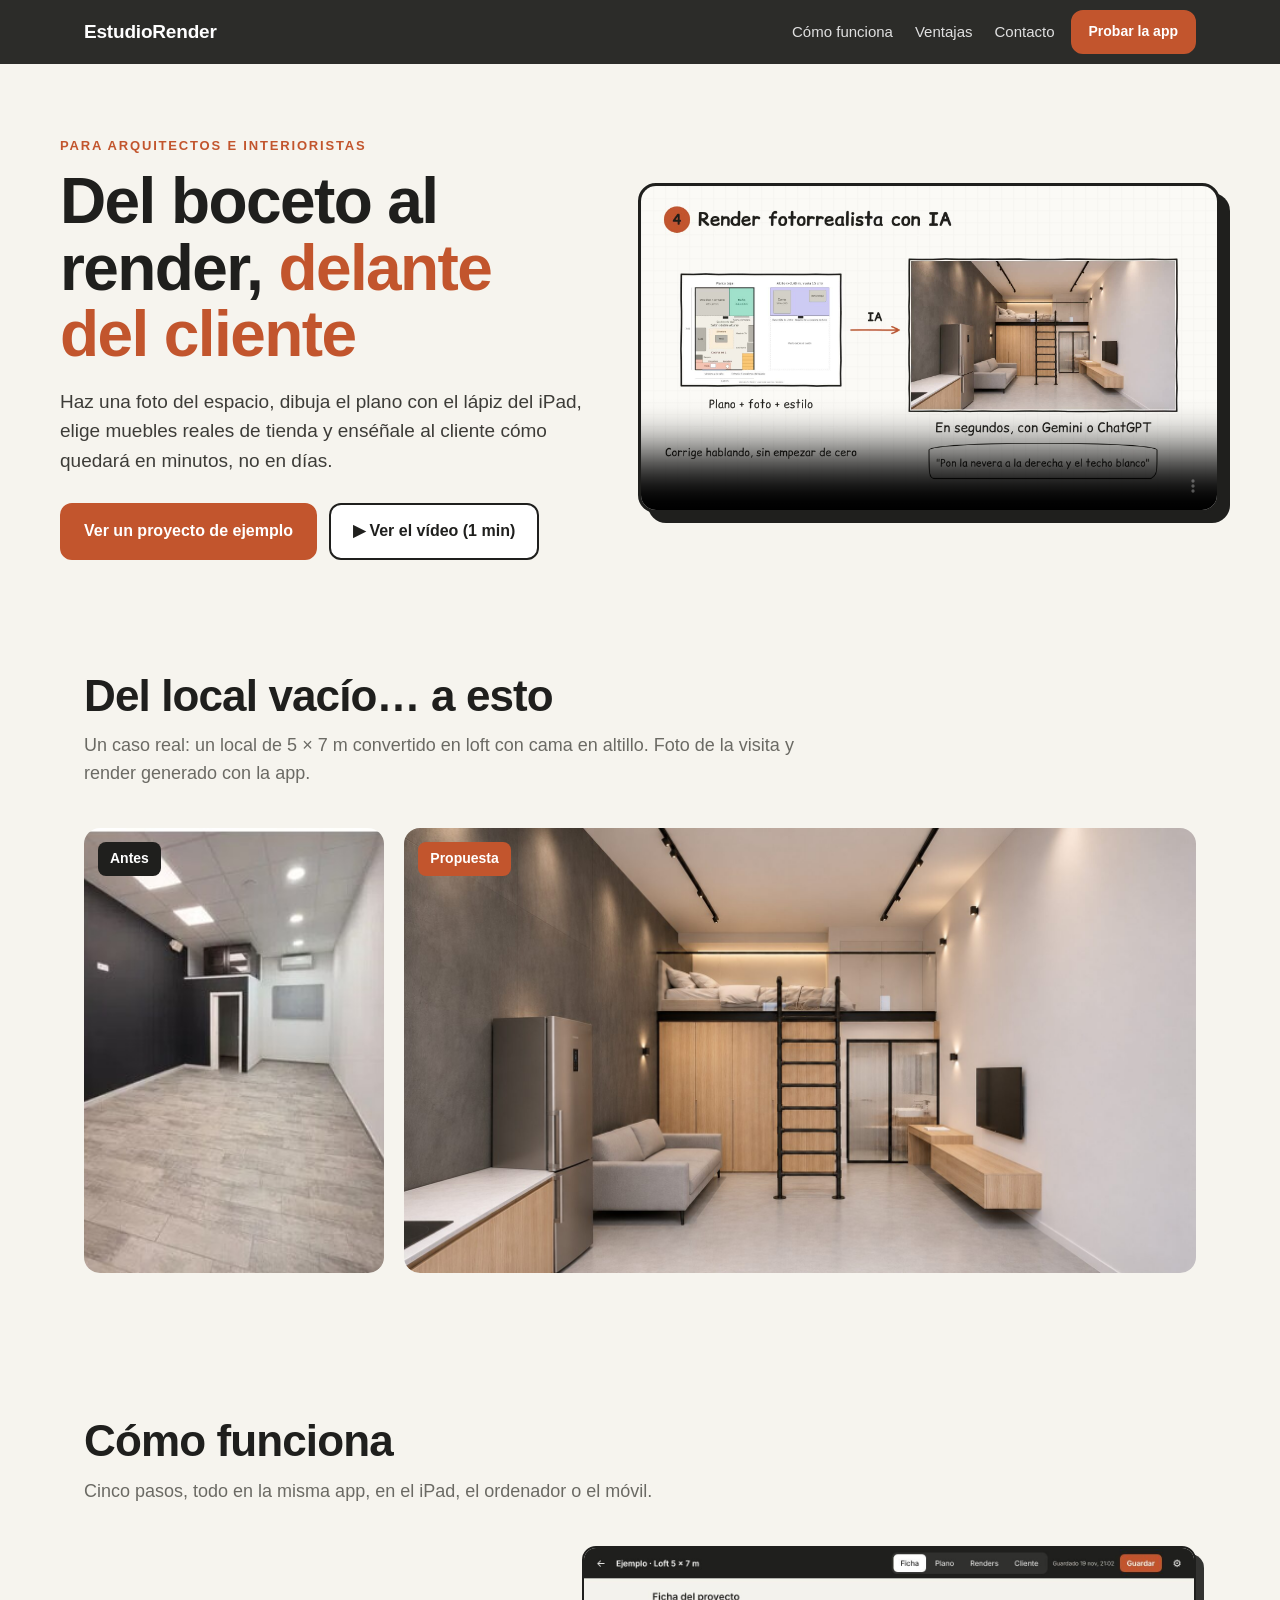
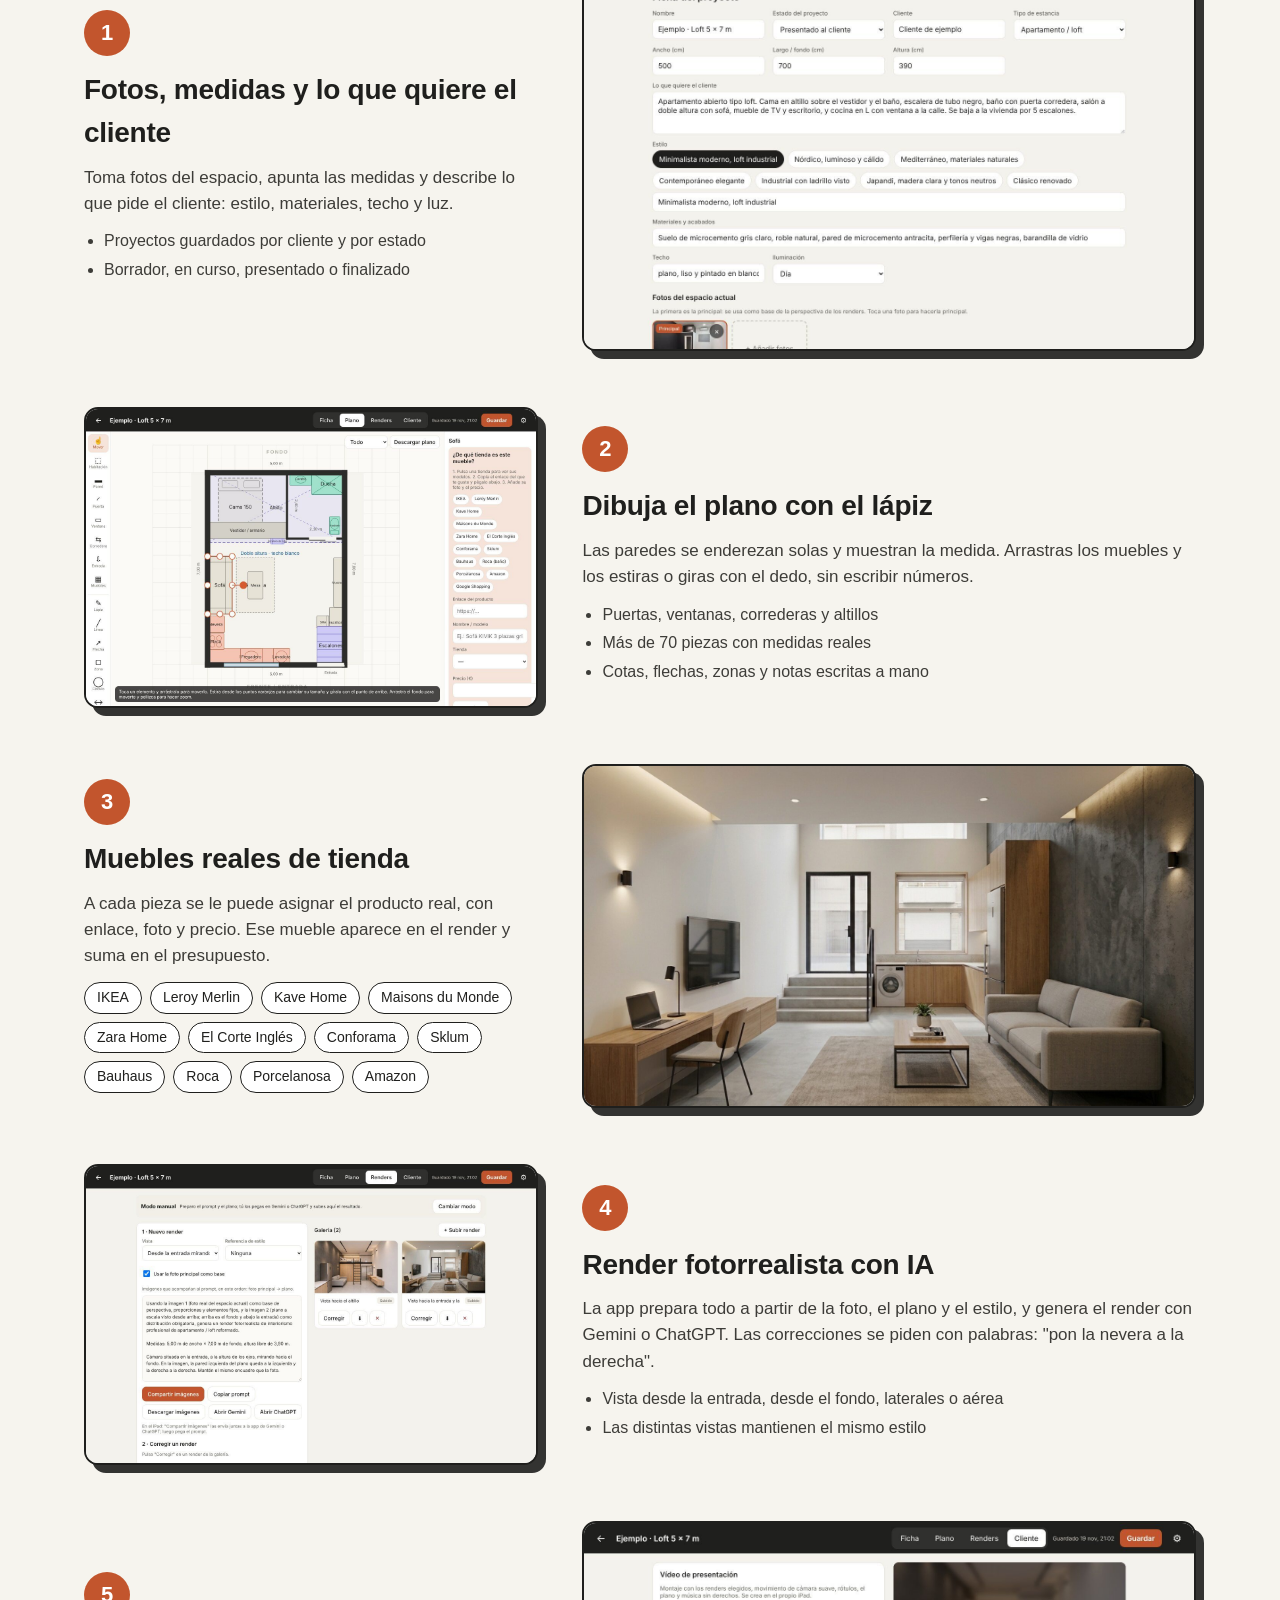
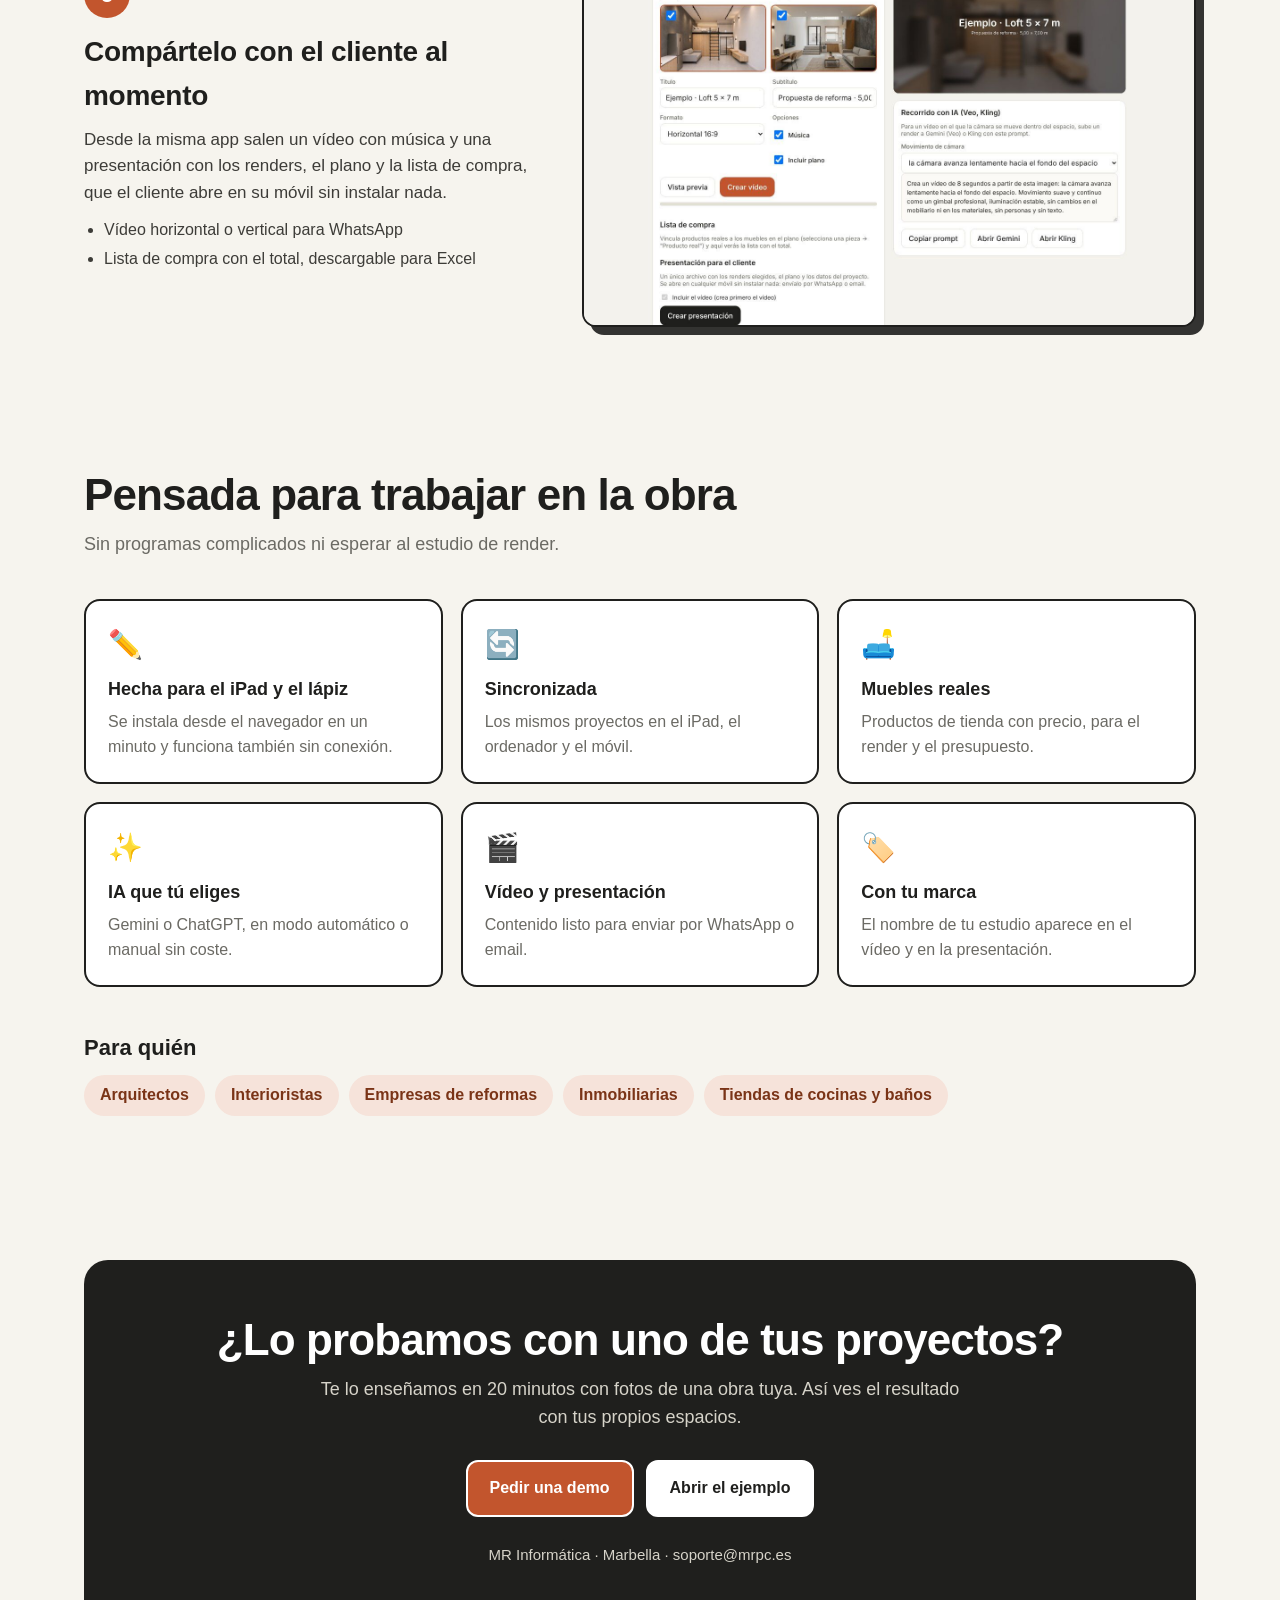
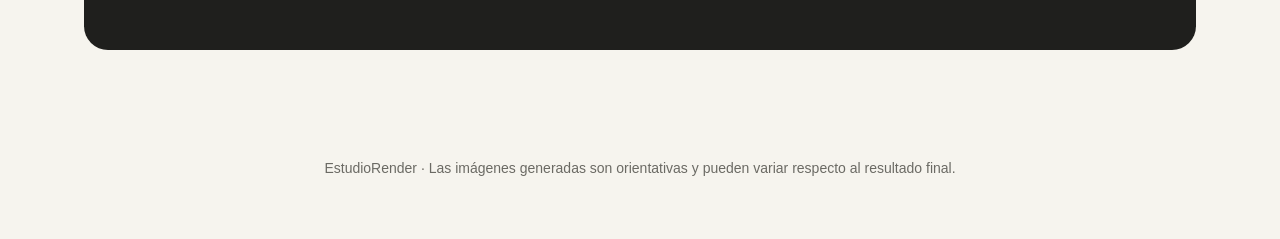
==== demo/index.html @ 382ccde0 "Demo para clientes: página /demo/, vídeo explicativo y proyecto de ejemplo - demo/index.html: página" ====
<!DOCTYPE html>
<html lang="es">
<head>
<meta charset="utf-8">
<meta name="viewport" content="width=device-width, initial-scale=1">
<title>EstudioRender · Del boceto al render, delante del cliente</title>
<meta name="description" content="App para arquitectos e interioristas: plano con el lápiz, muebles reales de tienda, renders fotorrealistas con IA y presentación para el cliente en minutos.">
<meta property="og:title" content="EstudioRender · Del boceto al render, delante del cliente">
<meta property="og:description" content="Plano con el lápiz, muebles reales, renders con IA y presentación para tu cliente, en la propia obra.">
<meta property="og:image" content="render-altillo.jpg">
<link rel="icon" href="../icons/icon-192.png">
<style>
:root { --ink:#1f1f1d; --muted:#6b6a64; --paper:#f6f4ee; --line:#e2dfd6; --accent:#c2552d; --soft:#f6e3da; }
* { box-sizing: border-box; }
html { scroll-behavior: smooth; }
body { margin: 0; font-family: -apple-system, "SF Pro Text", "Segoe UI", Roboto, sans-serif; color: var(--ink); background: var(--paper); line-height: 1.55; }
a { color: inherit; }
.wrap { max-width: 1160px; margin: 0 auto; padding: 0 24px; }
header { position: sticky; top: 0; z-index: 10; background: rgba(31,31,29,.94); color: #fff; backdrop-filter: blur(6px); }
header .wrap { display: flex; align-items: center; gap: 16px; height: 64px; }
header b { font-size: 19px; letter-spacing: -.01em; }
header nav { margin-left: auto; display: flex; gap: 22px; font-size: 15px; }
header nav a { text-decoration: none; opacity: .85; }
.btn { display: inline-flex; align-items: center; justify-content: center; gap: 8px; padding: 14px 22px; border-radius: 12px; font-weight: 600; text-decoration: none; border: 2px solid var(--ink); background: #fff; color: var(--ink); font-size: 16px; }
.btn.primary { background: var(--accent); border-color: var(--accent); color: #fff; }
.btn.dark { background: var(--ink); color: #fff; }
.btn.small { padding: 9px 16px; font-size: 14px; }
.hero { padding: 72px 0 40px; }
.hero .grid { display: grid; grid-template-columns: 1fr 1.1fr; gap: 48px; align-items: center; }
.eyebrow { text-transform: uppercase; letter-spacing: .14em; font-size: 13px; color: var(--accent); font-weight: 700; }
h1 { font-size: clamp(38px, 5.2vw, 64px); line-height: 1.04; margin: 12px 0 18px; letter-spacing: -.025em; }
h1 em { font-style: normal; color: var(--accent); }
.lead { font-size: 19px; color: #3d3c38; max-width: 540px; }
.ctas { display: flex; gap: 12px; flex-wrap: wrap; margin-top: 28px; }
.video { position: relative; border-radius: 18px; overflow: hidden; border: 3px solid var(--ink); box-shadow: 10px 10px 0 var(--ink); background: #000; }
.video video { width: 100%; display: block; }
section { padding: 72px 0; }
h2 { font-size: clamp(30px, 3.6vw, 44px); margin: 0 0 12px; letter-spacing: -.02em; line-height: 1.1; }
.sub { color: var(--muted); font-size: 18px; max-width: 720px; margin: 0 0 40px; }
.ba { display: grid; grid-template-columns: .55fr 1.45fr; gap: 20px; align-items: stretch; }
.ba figure { margin: 0; position: relative; border-radius: 16px; overflow: hidden; background: #ddd; }
.ba img { width: 100%; height: 100%; object-fit: cover; display: block; }
.ba figcaption { position: absolute; left: 14px; top: 14px; background: var(--ink); color: #fff; font-weight: 700; font-size: 14px; padding: 6px 12px; border-radius: 8px; }
.ba figure.after figcaption { background: var(--accent); }
.steps { display: grid; gap: 56px; }
.step { display: grid; grid-template-columns: 1fr 1.35fr; gap: 44px; align-items: center; }
.step:nth-child(even) .txt { order: 2; }
.num { display: inline-flex; width: 46px; height: 46px; border-radius: 50%; background: var(--accent); color: #fff; font-weight: 800; font-size: 22px; align-items: center; justify-content: center; margin-bottom: 12px; }
.step h3 { font-size: 28px; margin: 0 0 10px; letter-spacing: -.01em; }
.step p { color: #3d3c38; margin: 0 0 12px; font-size: 17px; }
.step ul { margin: 0; padding-left: 20px; color: #3d3c38; }
.step li { margin: 4px 0; }
.shot { border-radius: 14px; overflow: hidden; border: 2px solid var(--ink); box-shadow: 8px 8px 0 rgba(31,31,29,.9); background: #fff; }
.shot img { width: 100%; display: block; }
.stores { display: flex; flex-wrap: wrap; gap: 8px; margin-top: 10px; }
.stores span { border: 1.5px solid var(--ink); border-radius: 999px; padding: 4px 12px; font-size: 14px; background: #fff; }
.features { display: grid; grid-template-columns: repeat(3, 1fr); gap: 18px; }
.feat { background: #fff; border: 2px solid var(--ink); border-radius: 16px; padding: 22px; }
.feat b { display: block; font-size: 18px; margin-bottom: 6px; }
.feat span { color: var(--muted); }
.feat .ic { font-size: 28px; display: block; margin-bottom: 10px; }
.who { display: flex; flex-wrap: wrap; gap: 10px; margin-top: 8px; }
.who span { background: var(--soft); color: #7a3417; padding: 8px 16px; border-radius: 999px; font-weight: 600; }
.cta { background: var(--ink); color: #fff; border-radius: 24px; padding: 56px 40px; text-align: center; }
.cta h2 { color: #fff; }
.cta p { color: #d6d3c9; font-size: 18px; margin: 0 auto 28px; max-width: 640px; }
.cta .btn { border-color: #fff; }
footer { padding: 36px 0 60px; color: var(--muted); font-size: 14px; text-align: center; }
@media (max-width: 860px) {
  header nav { display: none; }
  .hero .grid, .step, .ba { grid-template-columns: 1fr; }
  .step:nth-child(even) .txt { order: 0; }
  .features { grid-template-columns: 1fr; }
  .video { box-shadow: 6px 6px 0 var(--ink); }
  .cta { padding: 40px 22px; }
}
</style>
</head>
<body>
<header><div class="wrap">
  <b>EstudioRender</b>
  <nav><a href="#como">Cómo funciona</a><a href="#ventajas">Ventajas</a><a href="#contacto">Contacto</a></nav>
  <a class="btn primary small" href="../">Probar la app</a>
</div></header>

<div class="wrap hero">
  <div class="grid">
    <div>
      <div class="eyebrow">Para arquitectos e interioristas</div>
      <h1>Del boceto al render, <em>delante del cliente</em></h1>
      <p class="lead">Haz una foto del espacio, dibuja el plano con el lápiz del iPad, elige muebles reales de tienda y enséñale al cliente cómo quedará en minutos, no en días.</p>
      <div class="ctas">
        <a class="btn primary" href="../?ejemplo">Ver un proyecto de ejemplo</a>
        <a class="btn" href="#video">▶ Ver el vídeo (1 min)</a>
      </div>
    </div>
    <div class="video" id="video">
      <video src="video-explicativo.mp4" poster="poster.jpg" controls playsinline preload="metadata"></video>
    </div>
  </div>
</div>

<section>
  <div class="wrap">
    <h2>Del local vacío… a esto</h2>
    <p class="sub">Un caso real: un local de 5 × 7 m convertido en loft con cama en altillo. Foto de la visita y render generado con la app.</p>
    <div class="ba">
      <figure><img src="antes.jpg" alt="Foto del local antes de la reforma"><figcaption>Antes</figcaption></figure>
      <figure class="after"><img src="render-altillo.jpg" alt="Render del loft con altillo"><figcaption>Propuesta</figcaption></figure>
    </div>
  </div>
</section>

<section id="como">
  <div class="wrap">
    <h2>Cómo funciona</h2>
    <p class="sub">Cinco pasos, todo en la misma app, en el iPad, el ordenador o el móvil.</p>
    <div class="steps">
      <div class="step">
        <div class="txt"><div class="num">1</div><h3>Fotos, medidas y lo que quiere el cliente</h3>
          <p>Toma fotos del espacio, apunta las medidas y describe lo que pide el cliente: estilo, materiales, techo y luz.</p>
          <ul><li>Proyectos guardados por cliente y por estado</li><li>Borrador, en curso, presentado o finalizado</li></ul></div>
        <div class="shot"><img src="cap-ficha.jpg" alt="Ficha del proyecto" loading="lazy"></div>
      </div>
      <div class="step">
        <div class="txt"><div class="num">2</div><h3>Dibuja el plano con el lápiz</h3>
          <p>Las paredes se enderezan solas y muestran la medida. Arrastras los muebles y los estiras o giras con el dedo, sin escribir números.</p>
          <ul><li>Puertas, ventanas, correderas y altillos</li><li>Más de 70 piezas con medidas reales</li><li>Cotas, flechas, zonas y notas escritas a mano</li></ul></div>
        <div class="shot"><img src="cap-plano.jpg" alt="Editor de plano" loading="lazy"></div>
      </div>
      <div class="step">
        <div class="txt"><div class="num">3</div><h3>Muebles reales de tienda</h3>
          <p>A cada pieza se le puede asignar el producto real, con enlace, foto y precio. Ese mueble aparece en el render y suma en el presupuesto.</p>
          <div class="stores"><span>IKEA</span><span>Leroy Merlin</span><span>Kave Home</span><span>Maisons du Monde</span><span>Zara Home</span><span>El Corte Inglés</span><span>Conforama</span><span>Sklum</span><span>Bauhaus</span><span>Roca</span><span>Porcelanosa</span><span>Amazon</span></div></div>
        <div class="shot"><img src="render-entrada.jpg" alt="Render con mobiliario" loading="lazy"></div>
      </div>
      <div class="step">
        <div class="txt"><div class="num">4</div><h3>Render fotorrealista con IA</h3>
          <p>La app prepara todo a partir de la foto, el plano y el estilo, y genera el render con Gemini o ChatGPT. Las correcciones se piden con palabras: "pon la nevera a la derecha".</p>
          <ul><li>Vista desde la entrada, desde el fondo, laterales o aérea</li><li>Las distintas vistas mantienen el mismo estilo</li></ul></div>
        <div class="shot"><img src="cap-renders.jpg" alt="Renders y galería" loading="lazy"></div>
      </div>
      <div class="step">
        <div class="txt"><div class="num">5</div><h3>Compártelo con el cliente al momento</h3>
          <p>Desde la misma app salen un vídeo con música y una presentación con los renders, el plano y la lista de compra, que el cliente abre en su móvil sin instalar nada.</p>
          <ul><li>Vídeo horizontal o vertical para WhatsApp</li><li>Lista de compra con el total, descargable para Excel</li></ul></div>
        <div class="shot"><img src="cap-cliente.jpg" alt="Vídeo y presentación para el cliente" loading="lazy"></div>
      </div>
    </div>
  </div>
</section>

<section id="ventajas">
  <div class="wrap">
    <h2>Pensada para trabajar en la obra</h2>
    <p class="sub">Sin programas complicados ni esperar al estudio de render.</p>
    <div class="features">
      <div class="feat"><span class="ic">✏️</span><b>Hecha para el iPad y el lápiz</b><span>Se instala desde el navegador en un minuto y funciona también sin conexión.</span></div>
      <div class="feat"><span class="ic">🔄</span><b>Sincronizada</b><span>Los mismos proyectos en el iPad, el ordenador y el móvil.</span></div>
      <div class="feat"><span class="ic">🛋️</span><b>Muebles reales</b><span>Productos de tienda con precio, para el render y el presupuesto.</span></div>
      <div class="feat"><span class="ic">✨</span><b>IA que tú eliges</b><span>Gemini o ChatGPT, en modo automático o manual sin coste.</span></div>
      <div class="feat"><span class="ic">🎬</span><b>Vídeo y presentación</b><span>Contenido listo para enviar por WhatsApp o email.</span></div>
      <div class="feat"><span class="ic">🏷️</span><b>Con tu marca</b><span>El nombre de tu estudio aparece en el vídeo y en la presentación.</span></div>
    </div>
    <h3 style="margin:44px 0 10px;font-size:22px">Para quién</h3>
    <div class="who"><span>Arquitectos</span><span>Interioristas</span><span>Empresas de reformas</span><span>Inmobiliarias</span><span>Tiendas de cocinas y baños</span></div>
  </div>
</section>

<section id="contacto">
  <div class="wrap">
    <div class="cta">
      <h2>¿Lo probamos con uno de tus proyectos?</h2>
      <p>Te lo enseñamos en 20 minutos con fotos de una obra tuya. Así ves el resultado con tus propios espacios.</p>
      <div class="ctas" style="justify-content:center">
        <a class="btn primary" href="mailto:soporte@mrpc.es?subject=Demo%20EstudioRender&body=Hola%2C%20me%20gustar%C3%ADa%20ver%20una%20demo%20de%20EstudioRender.">Pedir una demo</a>
        <a class="btn" href="../?ejemplo">Abrir el ejemplo</a>
      </div>
      <p style="margin-top:26px;font-size:15px">MR Informática · Marbella · soporte@mrpc.es</p>
    </div>
  </div>
</section>

<footer>EstudioRender · Las imágenes generadas son orientativas y pueden variar respecto al resultado final.</footer>
</body>
</html>
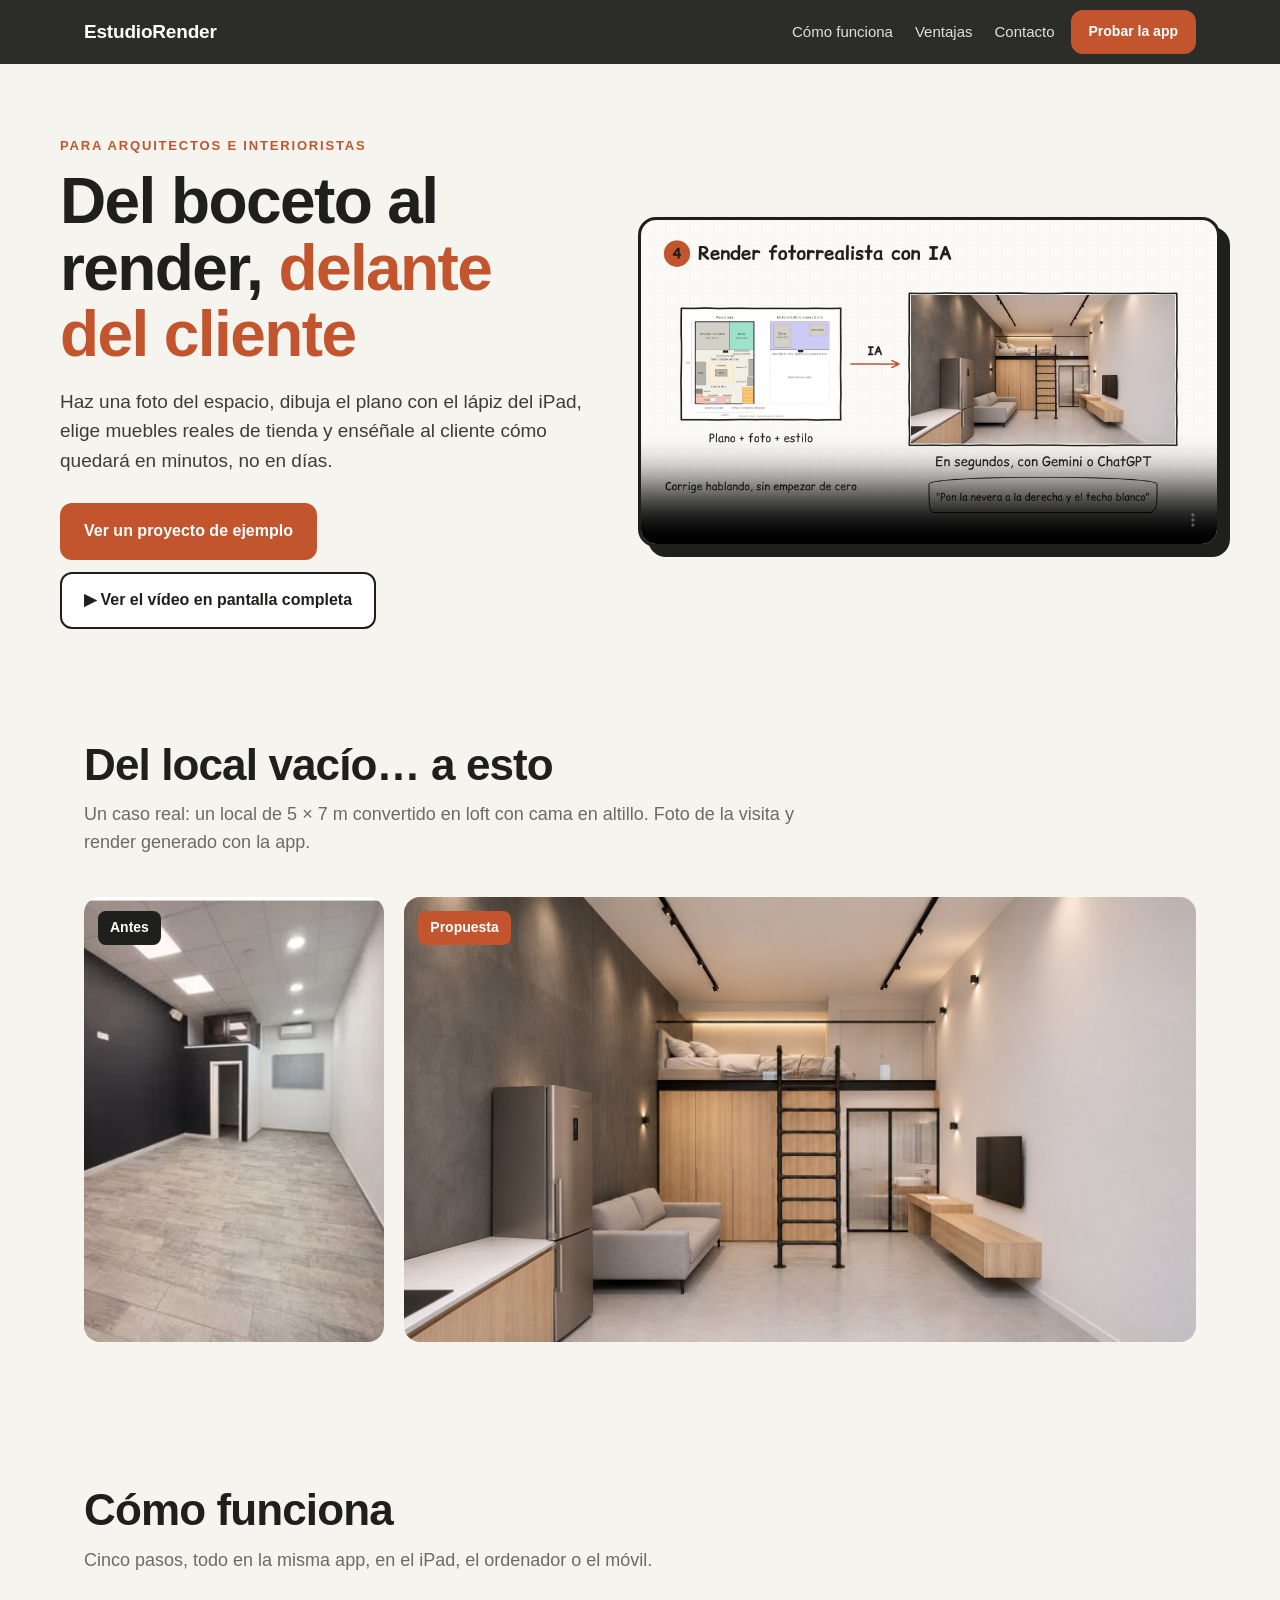
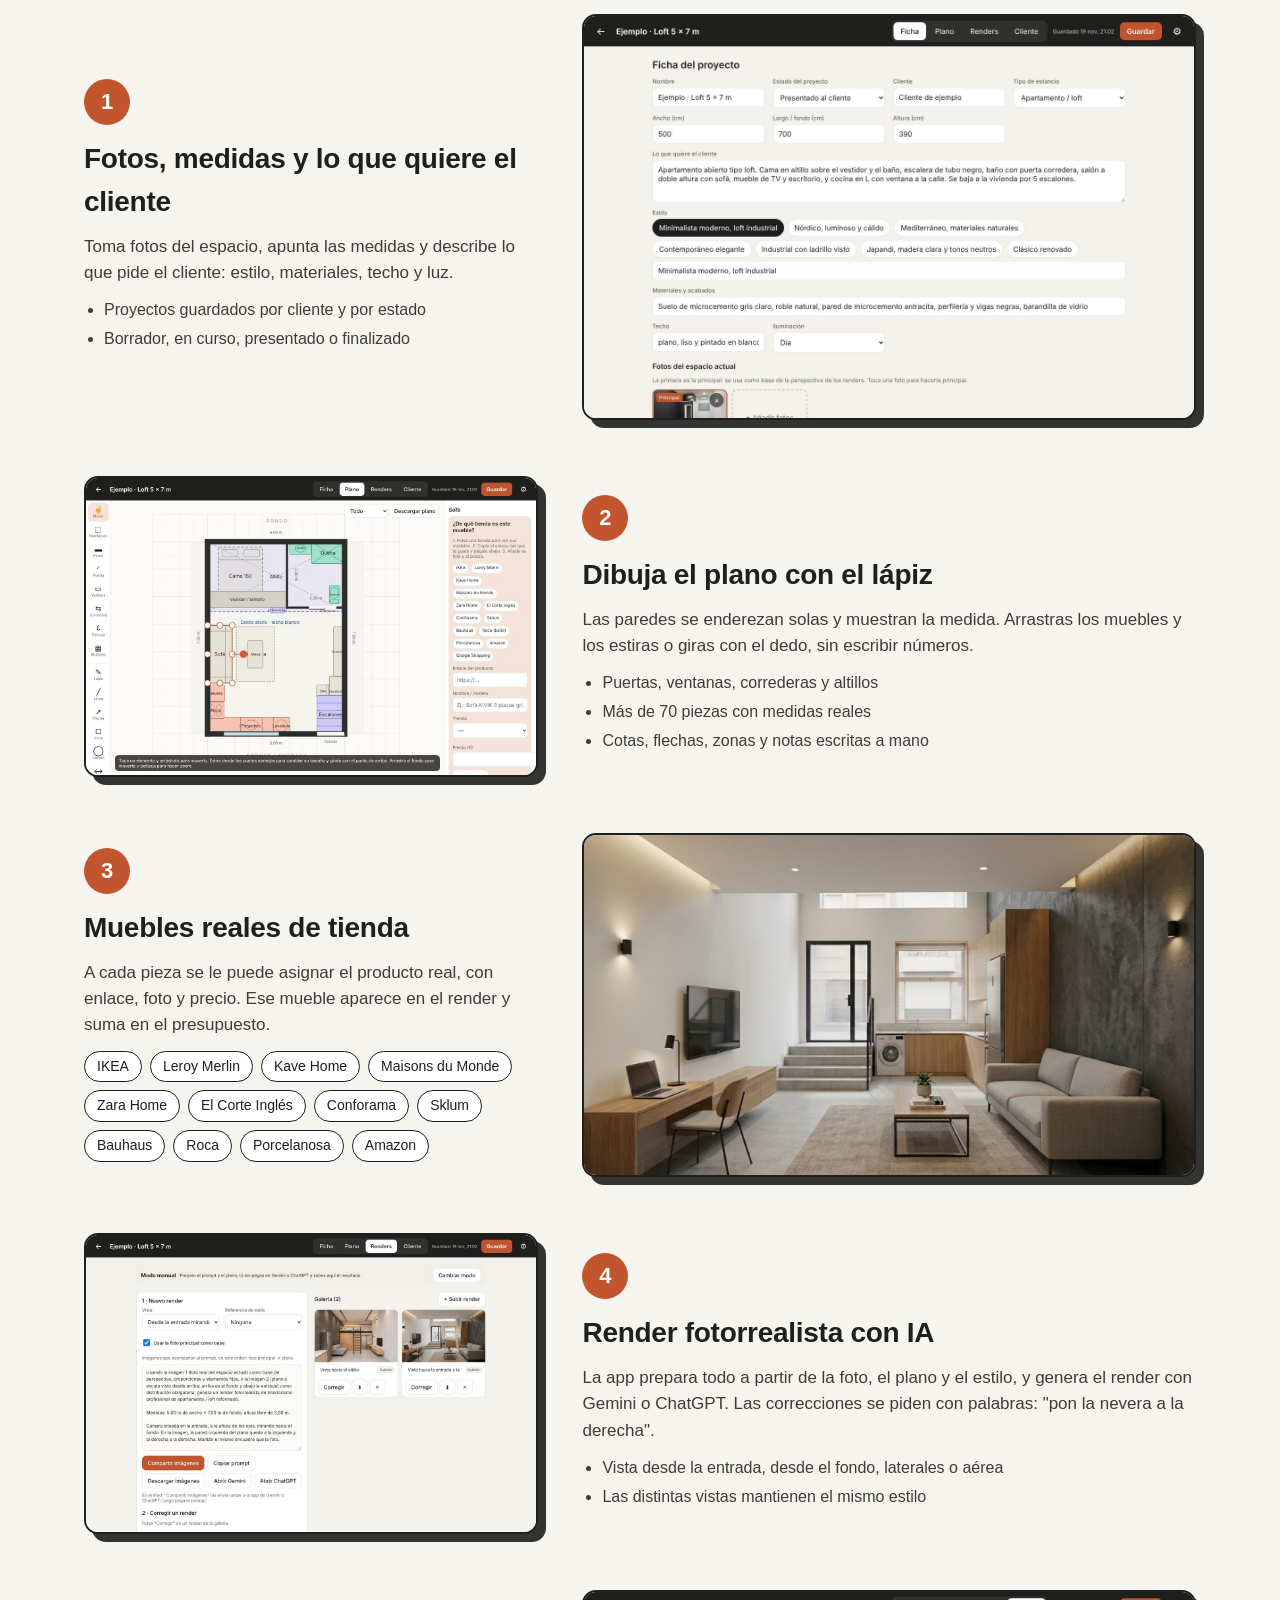
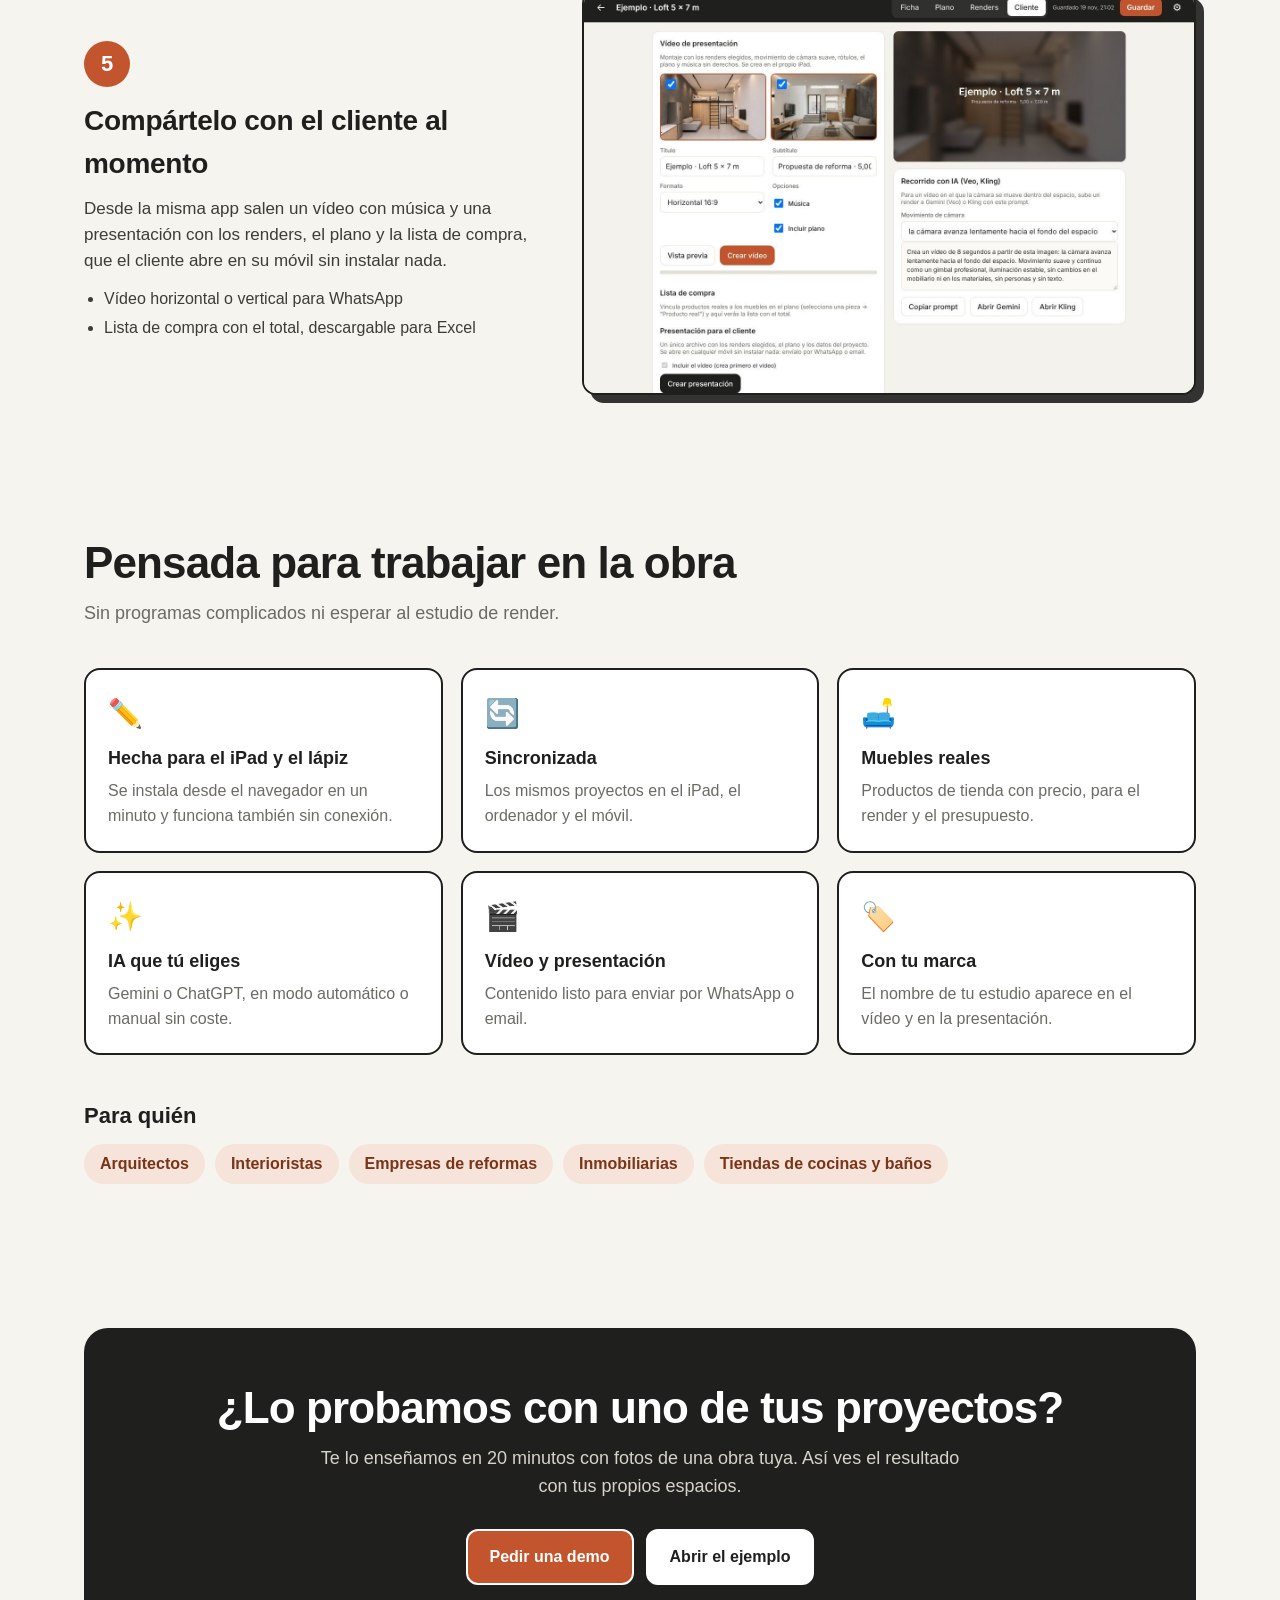
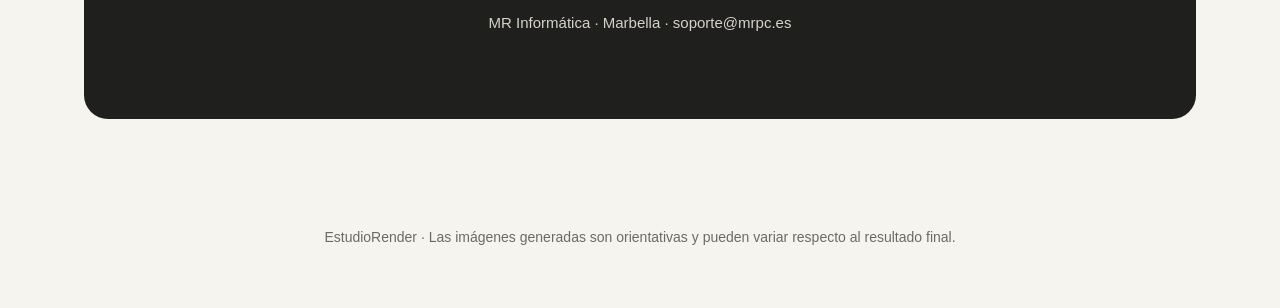
==== commit c1f82f0c: "Presentación en pantalla completa (app y archivo del cliente) y vídeo de la demo a pantalla completa" ====
--- a/demo/index.html
+++ b/demo/index.html
@@ -91,7 +91,7 @@
       <p class="lead">Haz una foto del espacio, dibuja el plano con el lápiz del iPad, elige muebles reales de tienda y enséñale al cliente cómo quedará en minutos, no en días.</p>
       <div class="ctas">
         <a class="btn primary" href="../?ejemplo">Ver un proyecto de ejemplo</a>
-        <a class="btn" href="#video">▶ Ver el vídeo (1 min)</a>
+        <a class="btn" href="#video" id="ver-video">▶ Ver el vídeo en pantalla completa</a>
       </div>
     </div>
     <div class="video" id="video">
@@ -182,5 +182,14 @@
 </section>
 
 <footer>EstudioRender · Las imágenes generadas son orientativas y pueden variar respecto al resultado final.</footer>
+<script>
+document.getElementById('ver-video').onclick = (e) => {
+  const v = document.querySelector('#video video'); if (!v) return;
+  const req = v.requestFullscreen || v.webkitRequestFullscreen || v.webkitEnterFullscreen;
+  if (!req) return; e.preventDefault();
+  try { const r = req.call(v); r && r.catch && r.catch(() => {}); } catch {}
+  v.play().catch(() => {});
+};
+</script>
 </body>
 </html>
